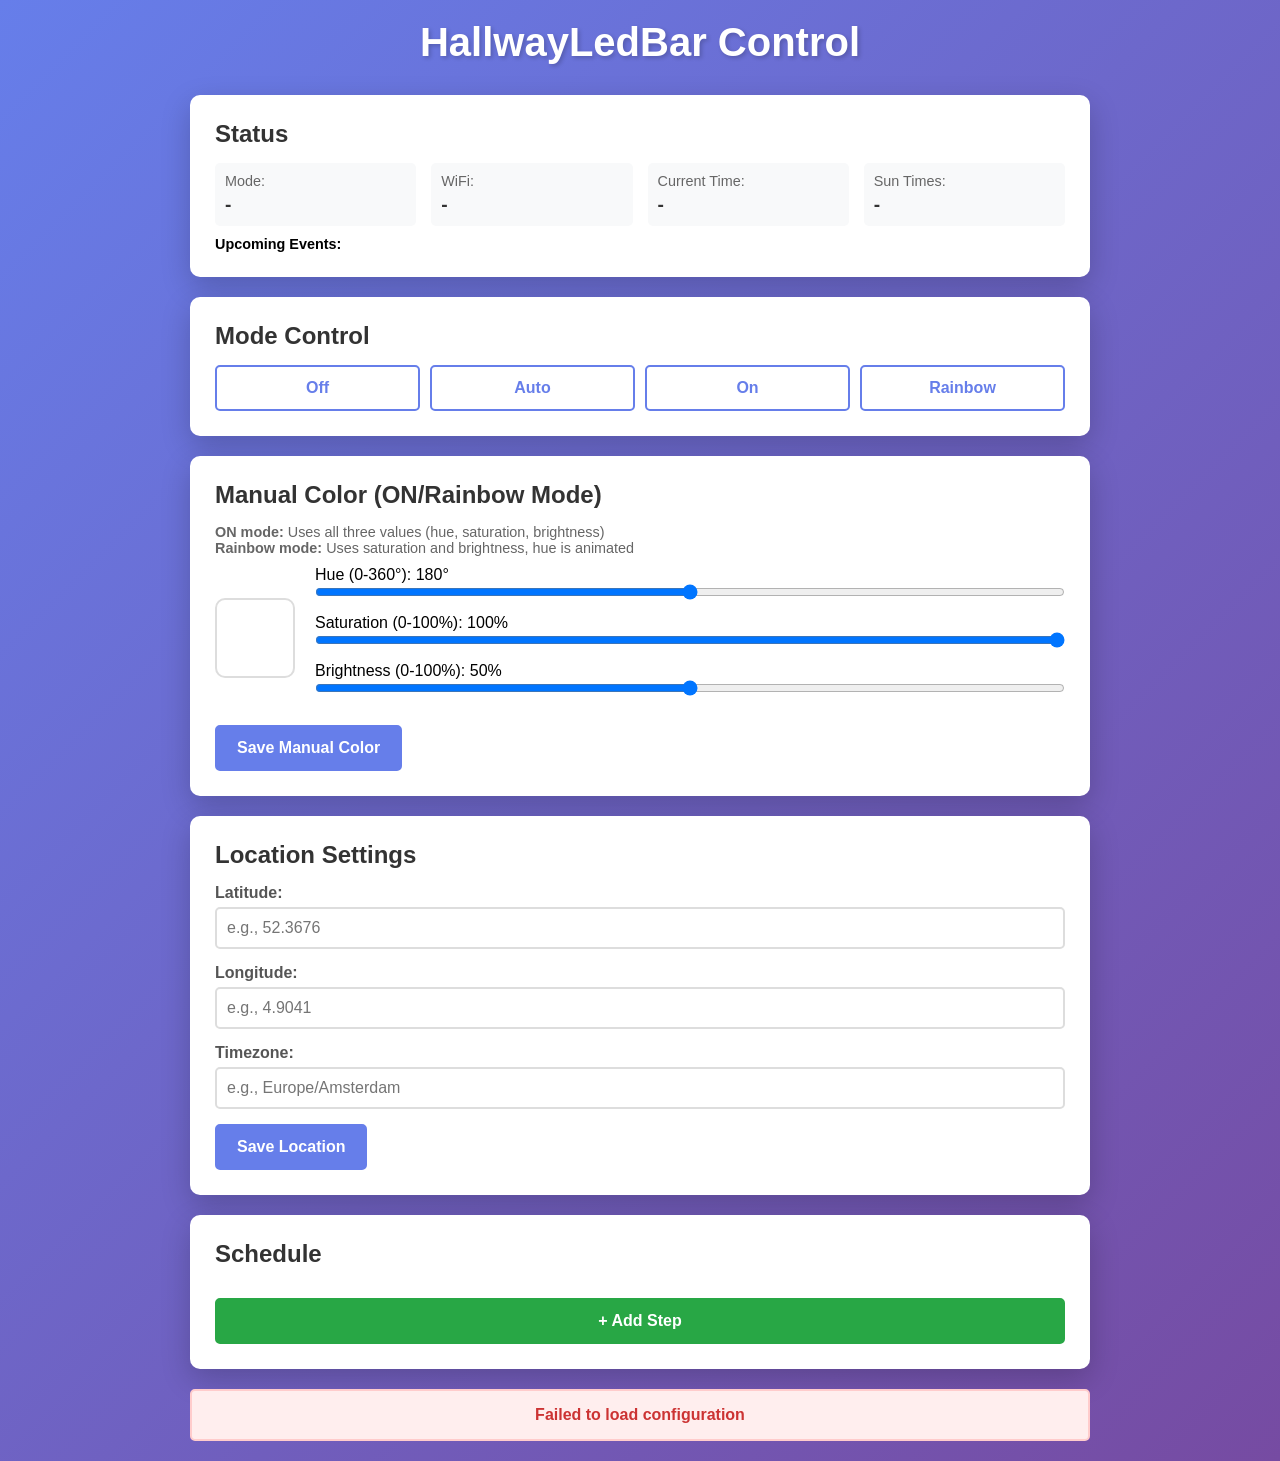
==== web/index.html @ fe7afed3 "Store current state" ====
<!DOCTYPE html>
<html lang="en">
<head>
    <meta charset="UTF-8">
    <meta name="viewport" content="width=device-width, initial-scale=1.0">
    <title>HallwayLedBar Control</title>
    <link rel="stylesheet" href="style.css">
    <script src="script.js"></script>
</head>
<body>
    <div class="container">
        <h1>HallwayLedBar Control</h1>

        <!-- Status Section -->
        <div class="card">
            <h2>Status</h2>
            <div class="status-grid">
                <div class="status-item">
                    <span class="label">Mode:</span>
                    <span id="currentMode" class="value">-</span>
                </div>
                <div class="status-item">
                    <span class="label">WiFi:</span>
                    <span id="wifiStatus" class="value">-</span>
                </div>
                <div class="status-item">
                    <span class="label">Current Time:</span>
                    <span id="currentTime" class="value">-</span>
                </div>
                <div class="status-item">
                    <span class="label">Sun Times:</span>
                    <span id="sunTimes" class="value">-</span>
                </div>
            </div>
            <div class="upcoming-events">
                <strong>Upcoming Events:</strong>
                <div id="upcomingEvents"></div>
            </div>
        </div>

        <!-- Mode Control -->
        <div class="card">
            <h2>Mode Control</h2>
            <div class="button-group mode-control">
                <button onclick="setMode('off')" class="btn mode-off">Off</button>
                <button onclick="setMode('auto')" class="btn mode-auto">Auto</button>
                <button onclick="setMode('on')" class="btn mode-on">On</button>
                <button onclick="setMode('rainbow')" class="btn mode-rainbow">Rainbow</button>
            </div>
        </div>

        <!-- Manual Color Control (for ON and Rainbow modes) -->
        <div class="card">
            <h2>Manual Color (ON/Rainbow Mode)</h2>
            <p style="font-size: 0.9em; color: #666; margin-bottom: 10px;">
                <strong>ON mode:</strong> Uses all three values (hue, saturation, brightness)<br>
                <strong>Rainbow mode:</strong> Uses saturation and brightness, hue is animated
            </p>
            <div style="display: flex; gap: 20px; align-items: center; margin-bottom: 15px;">
                <div id="manualColorPreview" style="width: 80px; height: 80px; border-radius: 10px; border: 2px solid #ddd;"></div>
                <div style="flex: 1;">
                    <div style="margin-bottom: 10px;">
                        <label>Hue (0-360°): <span id="manualHueValue">180</span>°</label>
                        <input type="range" id="manualHue" class="hsv-slider" min="0" max="360" value="180" oninput="updateManualColor()">
                    </div>
                    <div style="margin-bottom: 10px;">
                        <label>Saturation (0-100%): <span id="manualSatValue">100</span>%</label>
                        <input type="range" id="manualSat" class="hsv-slider" min="0" max="100" value="100" oninput="updateManualColor()">
                    </div>
                    <div style="margin-bottom: 10px;">
                        <label>Brightness (0-100%): <span id="manualBrightValue">50</span>%</label>
                        <input type="range" id="manualBright" class="hsv-slider" min="0" max="100" value="50" oninput="updateManualColor()">
                    </div>
                </div>
            </div>
            <button onclick="saveManualColor()" class="btn btn-primary">Save Manual Color</button>
        </div>

        <!-- Location Settings -->
        <div class="card">
            <h2>Location Settings</h2>
            <div class="form-group">
                <label>Latitude:</label>
                <input type="number" id="latitude" step="0.0001" placeholder="e.g., 52.3676">
            </div>
            <div class="form-group">
                <label>Longitude:</label>
                <input type="number" id="longitude" step="0.0001" placeholder="e.g., 4.9041">
            </div>
            <div class="form-group">
                <label>Timezone:</label>
                <input type="text" id="timezone" placeholder="e.g., Europe/Amsterdam">
            </div>
            <button onclick="saveLocation()" class="btn btn-primary">Save Location</button>
        </div>

        <!-- Schedule Editor -->
        <div class="card">
            <h2>Schedule</h2>
            <div id="scheduleList"></div>
            <button onclick="addScheduleStep()" class="btn btn-success">+ Add Step</button>
        </div>

        <div id="message" class="message"></div>

        <!-- Color Picker Popup -->
        <div id="colorPickerOverlay" style="display:none; position:fixed; top:0; left:0; width:100%; height:100%; background:rgba(0,0,0,0.5); z-index:999;" onclick="closeColorPicker()"></div>
        <div id="colorPickerPopup" class="color-picker-popup">
            <h3>Select Color</h3>
            <div class="hsv-picker">
                <div>
                    <label>Hue (0-360°)</label>
                    <input type="range" id="hueSlider" class="hsv-slider" min="0" max="360" oninput="updateColorPreview()">
                    <span id="hueValue">180</span>°
                </div>
                <div>
                    <label>Saturation (0-100%)</label>
                    <input type="range" id="satSlider" class="hsv-slider" min="0" max="100" oninput="updateColorPreview()">
                    <span id="satValue">100</span>%
                </div>
                <div>
                    <label>Brightness (0-100%)</label>
                    <input type="range" id="brightSlider" class="hsv-slider" min="0" max="100" oninput="updateColorPreview()">
                    <span id="brightValue">50</span>%
                </div>
                <div style="text-align:center;">
                    <div id="pickerPreview" style="width:100px; height:100px; margin:10px auto; border-radius:10px; border:2px solid #ddd;"></div>
                </div>
                <button onclick="applyColor()" class="btn btn-primary">Apply</button>
            </div>
        </div>
    </div>
</body>
</html>
---- web/style.css ----
/* Global Styles */
* {
    margin: 0;
    padding: 0;
    box-sizing: border-box;
}

body {
    font-family: -apple-system, BlinkMacSystemFont, 'Segoe UI', Roboto, Oxygen, Ubuntu, Cantarell, sans-serif;
    background: linear-gradient(135deg, #667eea 0%, #764ba2 100%);
    min-height: 100vh;
    padding: 20px;
}

.container {
    max-width: 900px;
    margin: 0 auto;
}

h1 {
    color: white;
    text-align: center;
    margin-bottom: 30px;
    font-size: 2.5em;
    text-shadow: 2px 2px 4px rgba(0,0,0,0.2);
}

h2 {
    color: #333;
    margin-bottom: 15px;
    font-size: 1.5em;
}

/* Card */
.card {
    background: white;
    border-radius: 10px;
    padding: 25px;
    margin-bottom: 20px;
    box-shadow: 0 10px 30px rgba(0,0,0,0.2);
}

/* Status Grid */
.status-grid {
    display: grid;
    grid-template-columns: repeat(auto-fit, minmax(200px, 1fr));
    gap: 15px;
}

.status-item {
    display: flex;
    flex-direction: column;
    padding: 10px;
    background: #f8f9fa;
    border-radius: 5px;
}

.status-item .label {
    font-size: 0.9em;
    color: #666;
    margin-bottom: 5px;
}

.status-item .value {
    font-size: 1.2em;
    font-weight: bold;
    color: #333;
}

/* Buttons */
.button-group {
    display: flex;
    gap: 10px;
}

.btn {
    flex: 1;
    padding: 12px 20px;
    border: 2px solid #667eea;
    background: white;
    color: #667eea;
    border-radius: 5px;
    font-size: 16px;
    font-weight: bold;
    cursor: pointer;
    transition: all 0.3s;
}

.btn:hover {
    background: #667eea;
    color: white;
    transform: translateY(-2px);
    box-shadow: 0 5px 15px rgba(102, 126, 234, 0.3);
}

.btn-active {
	border-width: 8px;
	padding: 6px;
}

.btn-primary {
    background: #667eea;
    color: white;
}

.btn-primary:hover {
    background: #5568d3;
}

.btn-success {
    background: #28a745;
    color: white;
    border-color: #28a745;
    width: 100%;
    margin-top: 15px;
}

.btn-success:hover {
    background: #218838;
    border-color: #218838;
}

.btn-delete {
    background: #dc3545;
    color: white;
    border: none;
    width: 30px;
    height: 30px;
    border-radius: 50%;
    font-size: 20px;
    cursor: pointer;
    transition: all 0.3s;
}

.btn-delete:hover {
    background: #c82333;
    transform: scale(1.1);
}

/* Form */
.form-group {
    margin-bottom: 15px;
}

.form-group label {
    display: block;
    margin-bottom: 5px;
    color: #555;
    font-weight: bold;
}

.form-group input,
.form-group select {
    width: 100%;
    padding: 10px;
    border: 2px solid #ddd;
    border-radius: 5px;
    font-size: 16px;
}

.form-group input:focus {
    outline: none;
    border-color: #667eea;
}

/* Schedule List */
.schedule-list {
    margin-bottom: 15px;
}

.schedule-step {
    display: flex;
    align-items: center;
    background: #f8f9fa;
    padding: 15px;
    margin-bottom: 10px;
    border-radius: 8px;
    cursor: move;
    transition: all 0.3s;
    border: 2px solid transparent;
}

.schedule-step:hover {
    background: #e9ecef;
    border-color: #667eea;
}

.drag-handle {
    font-size: 24px;
    color: #999;
    margin-right: 15px;
    cursor: grab;
}

.drag-handle:active {
    cursor: grabbing;
}

.step-content {
    flex: 1;
    display: flex;
    gap: 10px;
    align-items: center;
    flex-wrap: wrap;
}

.step-content select,
.step-content input {
    padding: 8px;
    border: 1px solid #ddd;
    border-radius: 4px;
    font-size: 14px;
}

.step-preview {
    width: 40px;
    height: 40px;
    border-radius: 5px;
    border: 2px solid #ddd;
    margin-left: 10px;
}

/* Message */
.message {
    padding: 15px;
    border-radius: 5px;
    margin-top: 20px;
    font-weight: bold;
    text-align: center;
    display: none;
}

.message.error {
    background: #fee;
    color: #c33;
    border: 2px solid #fcc;
}

.message.success {
    background: #efe;
    color: #3c3;
    border: 2px solid #cfc;
}

.message.info {
    background: #eef;
    color: #33c;
    border: 2px solid #ccf;
}

/* Responsive */
@media (max-width: 600px) {
    h1 {
        font-size: 1.8em;
    }

    .button-group {
        flex-direction: column;
    }

    .step-content {
        flex-direction: column;
        align-items: stretch;
    }

    .step-content input,
    .step-content select {
        width: 100% !important;
    }

    .schedule-step {
        flex-direction: column;
        align-items: flex-start;
    }

    .step-preview {
        margin-left: 0;
        margin-top: 10px;
        width: 100%;
        height: 30px;
    }
}

.time-selector { display: flex; gap: 10px; align-items: center; margin-bottom: 10px; }
.time-selector input[type="radio"] { margin-right: 5px; }
.time-selector label { margin-right: 15px; }
.color-preview {
	width: 60px; height: 60px; border-radius: 8px; border: 2px solid #ddd;
	cursor: pointer; position: relative;
}
.color-picker-popup {
	display: none; position: fixed; z-index: 1000; background: white;
	padding: 20px; border-radius: 10px; box-shadow: 0 10px 30px rgba(0,0,0,0.3);
	top: 50%; left: 50%; transform: translate(-50%, -50%);
}
.color-picker-popup.active { display: block; }
.hsv-picker { display: flex; flex-direction: column; gap: 15px; }
.hsv-slider { width: 100%; }
.upcoming-events { font-size: 0.9em; margin-top: 10px; }
.upcoming-event {
	padding: 5px; margin: 3px 0; background: #f0f0f0; border-radius: 3px;
	display: flex; justify-content: space-between;
}
.schedule-step-new {
	background: #f8f9fa; padding: 15px; margin-bottom: 10px; border-radius: 8px;
	border: 2px solid #ddd;
}
.calculated-time { font-size: 0.85em; color: #666; margin-top: 5px; }
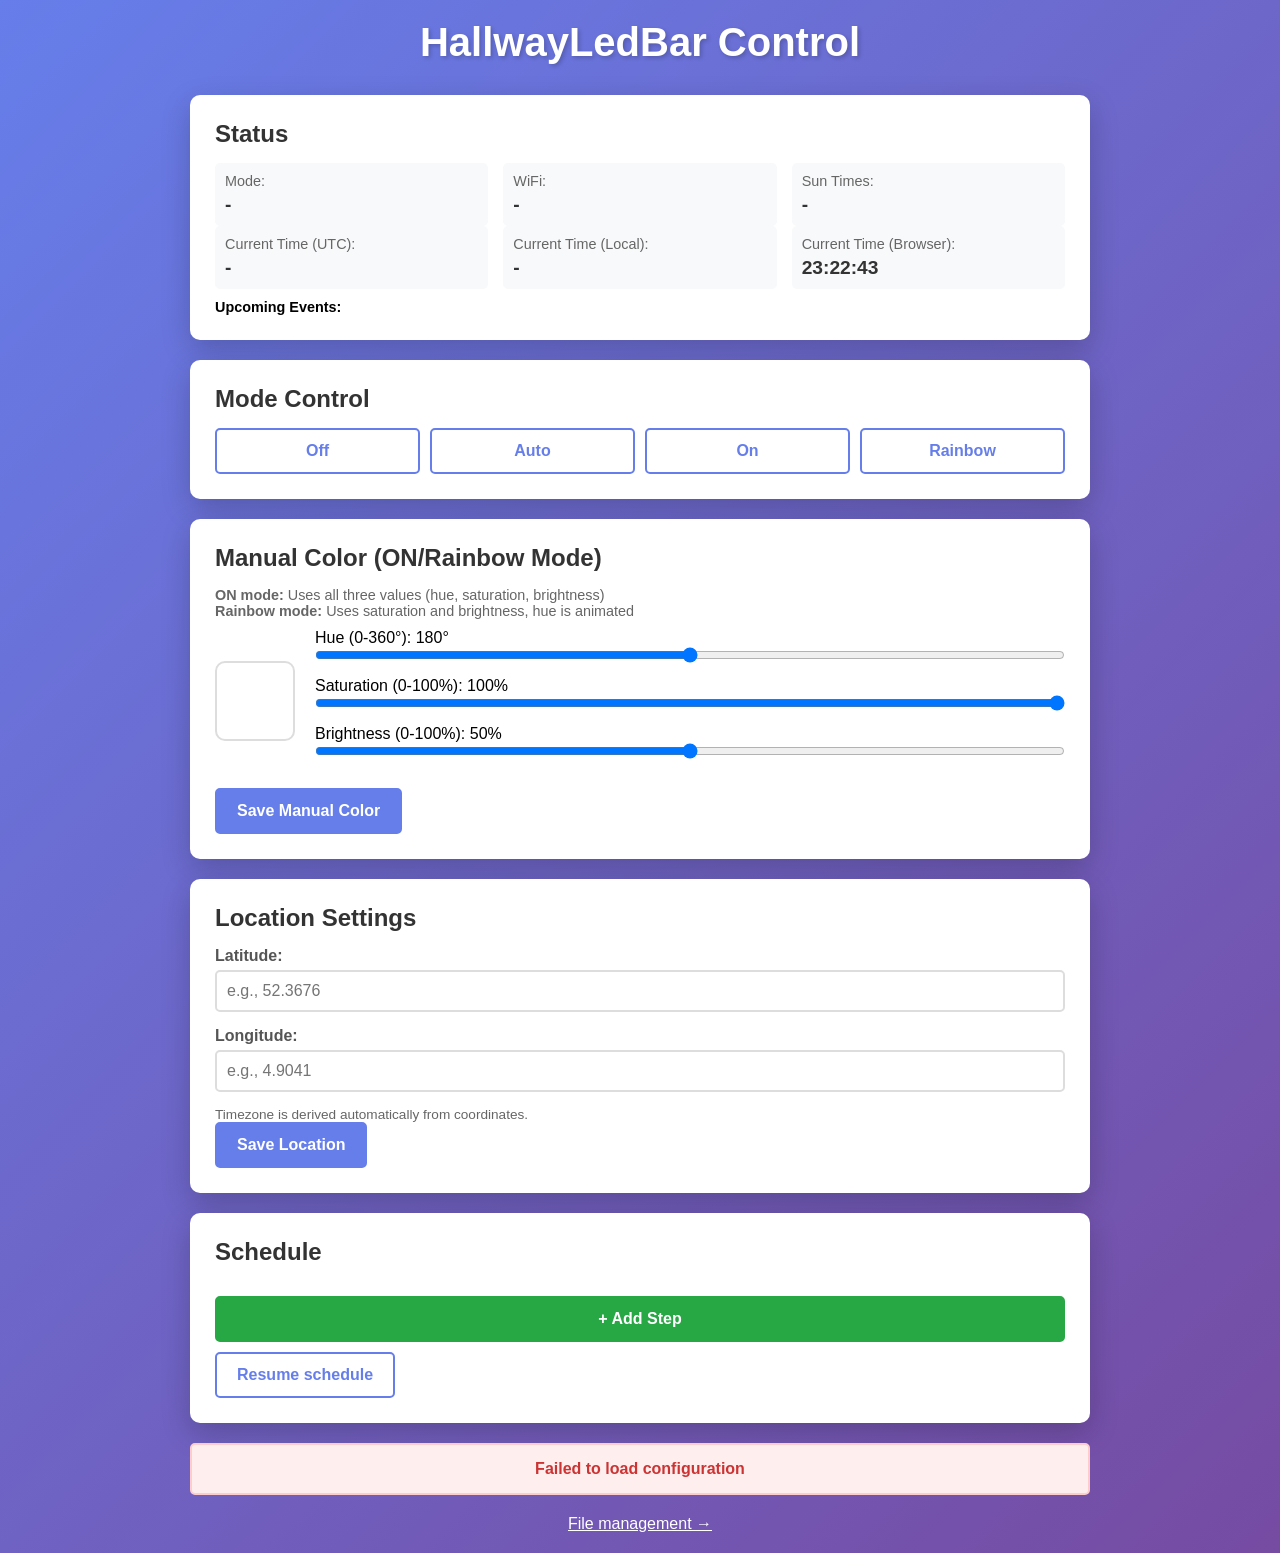
==== commit 16d835f5: "- Fixed the schedule-save hang via dirty-flag UX (paused polling, single combined POST, save/discard" ====
--- a/web/index.html
+++ b/web/index.html
@@ -24,12 +24,22 @@
                     <span id="wifiStatus" class="value">-</span>
                 </div>
                 <div class="status-item">
-                    <span class="label">Current Time:</span>
-                    <span id="currentTime" class="value">-</span>
+                    <span class="label">Sun Times:</span>
+                    <span id="sunTimes" class="value">-</span>
+                </div>
+            </div>
+            <div class="status-grid">
+                <div class="status-item">
+                    <span class="label">Current Time (UTC):</span>
+                    <span id="currentTimeUtc" class="value">-</span>
                 </div>
                 <div class="status-item">
-                    <span class="label">Sun Times:</span>
-                    <span id="sunTimes" class="value">-</span>
+                    <span class="label">Current Time (Local):</span>
+                    <span id="currentTimeLocal" class="value">-</span>
+                </div>
+                <div class="status-item">
+                    <span class="label">Current Time (Browser):</span>
+                    <span id="currentTimeBrowser" class="value">-</span>
                 </div>
             </div>
             <div class="upcoming-events">
@@ -81,16 +91,13 @@
             <h2>Location Settings</h2>
             <div class="form-group">
                 <label>Latitude:</label>
-                <input type="number" id="latitude" step="0.0001" placeholder="e.g., 52.3676">
+                <input type="number" id="latitude" step="0.0001" placeholder="e.g., 52.3676" oninput="locationChanged()">
             </div>
             <div class="form-group">
                 <label>Longitude:</label>
-                <input type="number" id="longitude" step="0.0001" placeholder="e.g., 4.9041">
+                <input type="number" id="longitude" step="0.0001" placeholder="e.g., 4.9041" oninput="locationChanged()">
             </div>
-            <div class="form-group">
-                <label>Timezone:</label>
-                <input type="text" id="timezone" placeholder="e.g., Europe/Amsterdam">
-            </div>
+            <p style="font-size: 0.85em; color: #666;">Timezone is derived automatically from coordinates.</p>
             <button onclick="saveLocation()" class="btn btn-primary">Save Location</button>
         </div>
 
@@ -99,9 +106,23 @@
             <h2>Schedule</h2>
             <div id="scheduleList"></div>
             <button onclick="addScheduleStep()" class="btn btn-success">+ Add Step</button>
+            <div id="saveBar" style="display:none; margin-top:15px; padding:10px; background:#fff3cd; border:1px solid #ffc107; border-radius:6px;">
+                <strong>Unsaved changes</strong> — status updates paused.
+                <div style="margin-top:8px; display:flex; gap:8px; flex-wrap:wrap;">
+                    <button onclick="saveSettings()" class="btn btn-primary">Save settings</button>
+                    <button onclick="discardChanges()" class="btn">Discard</button>
+                </div>
+            </div>
+            <div style="margin-top:10px;">
+                <button onclick="resumeSchedule()" class="btn">Resume schedule</button>
+            </div>
         </div>
 
         <div id="message" class="message"></div>
+
+        <div style="text-align:center; margin-top:20px;">
+            <a href="/files" style="color:white; text-decoration:underline;">File management →</a>
+        </div>
 
         <!-- Color Picker Popup -->
         <div id="colorPickerOverlay" style="display:none; position:fixed; top:0; left:0; width:100%; height:100%; background:rgba(0,0,0,0.5); z-index:999;" onclick="closeColorPicker()"></div>
--- a/web/style.css
+++ b/web/style.css
@@ -135,6 +135,19 @@
 .btn-delete:hover {
     background: #c82333;
     transform: scale(1.1);
+}
+
+.btn-danger {
+    background: #dc3545;
+    color: white;
+    border: 2px solid #dc3545;
+}
+
+.btn-danger:hover {
+    background: #c82333;
+    border-color: #c82333;
+    color: white;
+    box-shadow: 0 5px 15px rgba(220, 53, 69, 0.3);
 }
 
 /* Form */
@@ -297,6 +310,29 @@
 .hsv-picker { display: flex; flex-direction: column; gap: 15px; }
 .hsv-slider { width: 100%; }
 .upcoming-events { font-size: 0.9em; margin-top: 10px; }
+
+/* File management page */
+.files-table { width: 100%; border-collapse: collapse; font-size: 0.9em; }
+.files-table th, .files-table td {
+    text-align: left;
+    padding: 8px 6px;
+    border-bottom: 1px solid #eee;
+    vertical-align: middle;
+}
+.files-table th {
+    color: #666;
+    font-weight: 600;
+    font-size: 0.8em;
+    text-transform: uppercase;
+}
+.files-table .mono {
+    font-family: ui-monospace, SFMono-Regular, Menlo, monospace;
+    word-break: break-all;
+}
+.files-table td.sha { font-size: 0.75em; color: #666; }
+.btn-small { padding: 4px 10px; font-size: 0.85em; min-width: 0; }
+progress { height: 10px; border-radius: 5px; }
+
 .upcoming-event {
 	padding: 5px; margin: 3px 0; background: #f0f0f0; border-radius: 3px;
 	display: flex; justify-content: space-between;
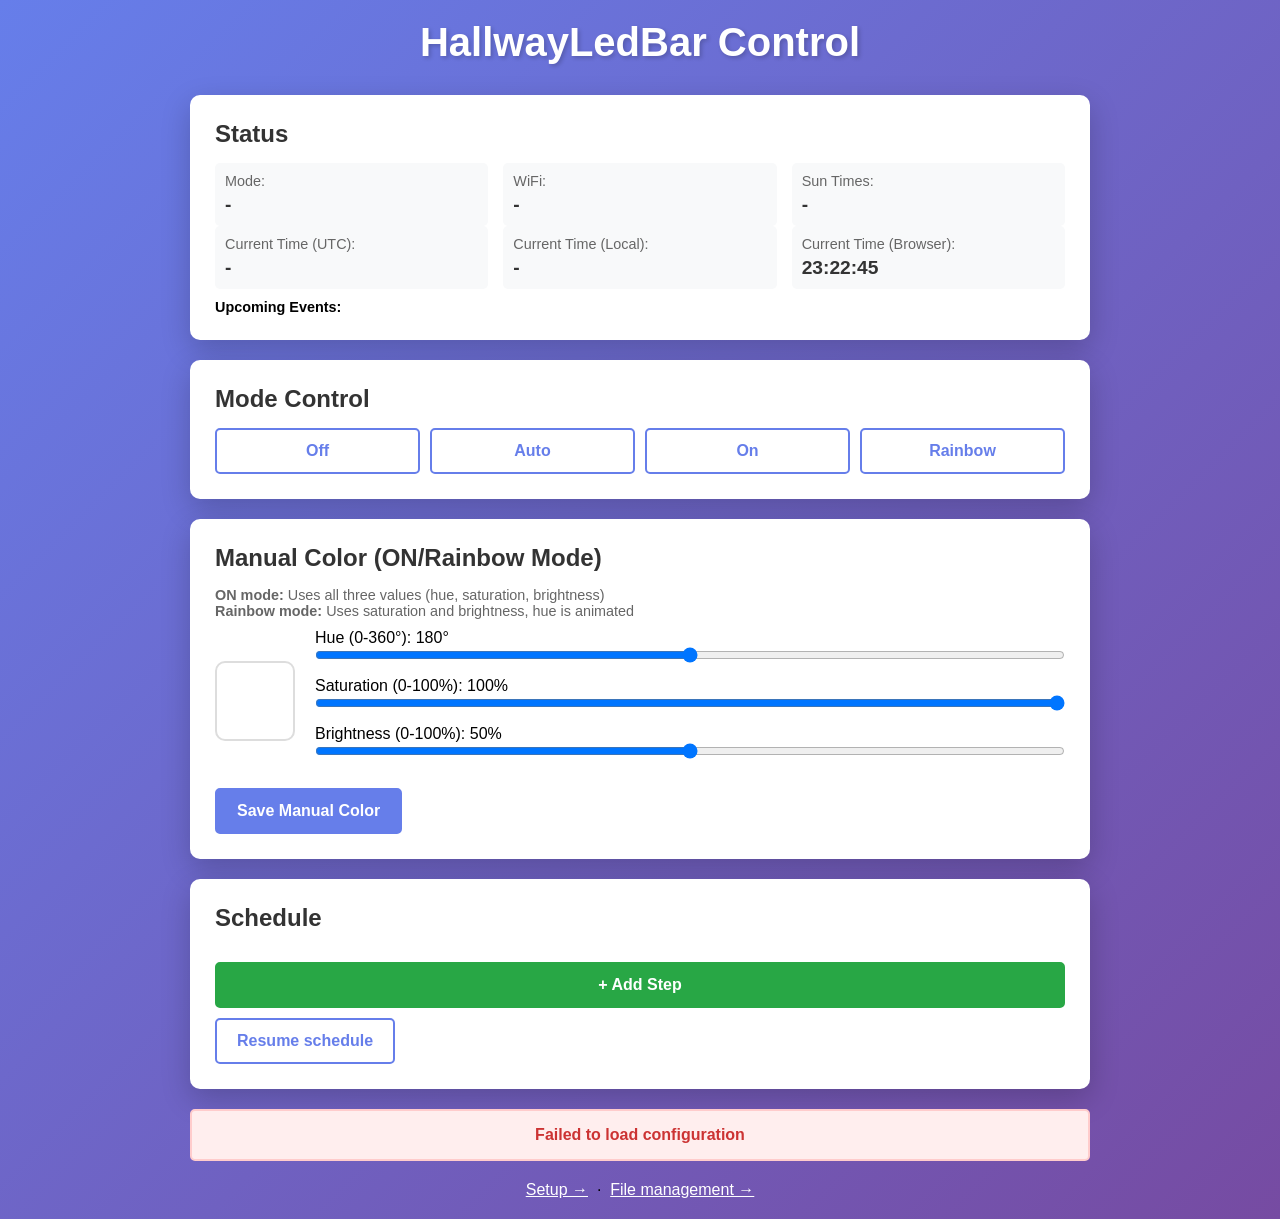
==== commit 95852853: "Split options from main panel, add temporary for on/off/rainbow, add reboot every night to unstuck t" ====
--- a/web/index.html
+++ b/web/index.html
@@ -57,6 +57,12 @@
                 <button onclick="setMode('on')" class="btn mode-on">On</button>
                 <button onclick="setMode('rainbow')" class="btn mode-rainbow">Rainbow</button>
             </div>
+            <div id="tempModeRow" style="display:none; margin-top:12px;">
+                <label style="display:flex; align-items:center; gap:8px; cursor:pointer;">
+                    <input type="checkbox" id="tempModeToggle" onchange="saveTempModeFlag()">
+                    <span>Resume schedule at next event</span>
+                </label>
+            </div>
         </div>
 
         <!-- Manual Color Control (for ON and Rainbow modes) -->
@@ -86,21 +92,6 @@
             <button onclick="saveManualColor()" class="btn btn-primary">Save Manual Color</button>
         </div>
 
-        <!-- Location Settings -->
-        <div class="card">
-            <h2>Location Settings</h2>
-            <div class="form-group">
-                <label>Latitude:</label>
-                <input type="number" id="latitude" step="0.0001" placeholder="e.g., 52.3676" oninput="locationChanged()">
-            </div>
-            <div class="form-group">
-                <label>Longitude:</label>
-                <input type="number" id="longitude" step="0.0001" placeholder="e.g., 4.9041" oninput="locationChanged()">
-            </div>
-            <p style="font-size: 0.85em; color: #666;">Timezone is derived automatically from coordinates.</p>
-            <button onclick="saveLocation()" class="btn btn-primary">Save Location</button>
-        </div>
-
         <!-- Schedule Editor -->
         <div class="card">
             <h2>Schedule</h2>
@@ -121,6 +112,8 @@
         <div id="message" class="message"></div>
 
         <div style="text-align:center; margin-top:20px;">
+            <a href="/options" style="color:white; text-decoration:underline;">Setup →</a>
+            &nbsp;·&nbsp;
             <a href="/files" style="color:white; text-decoration:underline;">File management →</a>
         </div>
 
--- a/web/style.css
+++ b/web/style.css
@@ -336,6 +336,20 @@
 .upcoming-event {
 	padding: 5px; margin: 3px 0; background: #f0f0f0; border-radius: 3px;
 	display: flex; justify-content: space-between;
+	border-left: 4px solid transparent;
+}
+.upcoming-event.current-step {
+	background: #e8f0ff;
+	border-left-color: #667eea;
+	font-weight: 600;
+}
+.event-left { display: inline-flex; align-items: center; gap: 8px; }
+.event-swatch {
+	display: inline-block;
+	width: 2em; height: 1em;
+	border-radius: 3px;
+	border: 1px solid rgba(0,0,0,0.15);
+	flex: 0 0 auto;
 }
 .schedule-step-new {
 	background: #f8f9fa; padding: 15px; margin-bottom: 10px; border-radius: 8px;
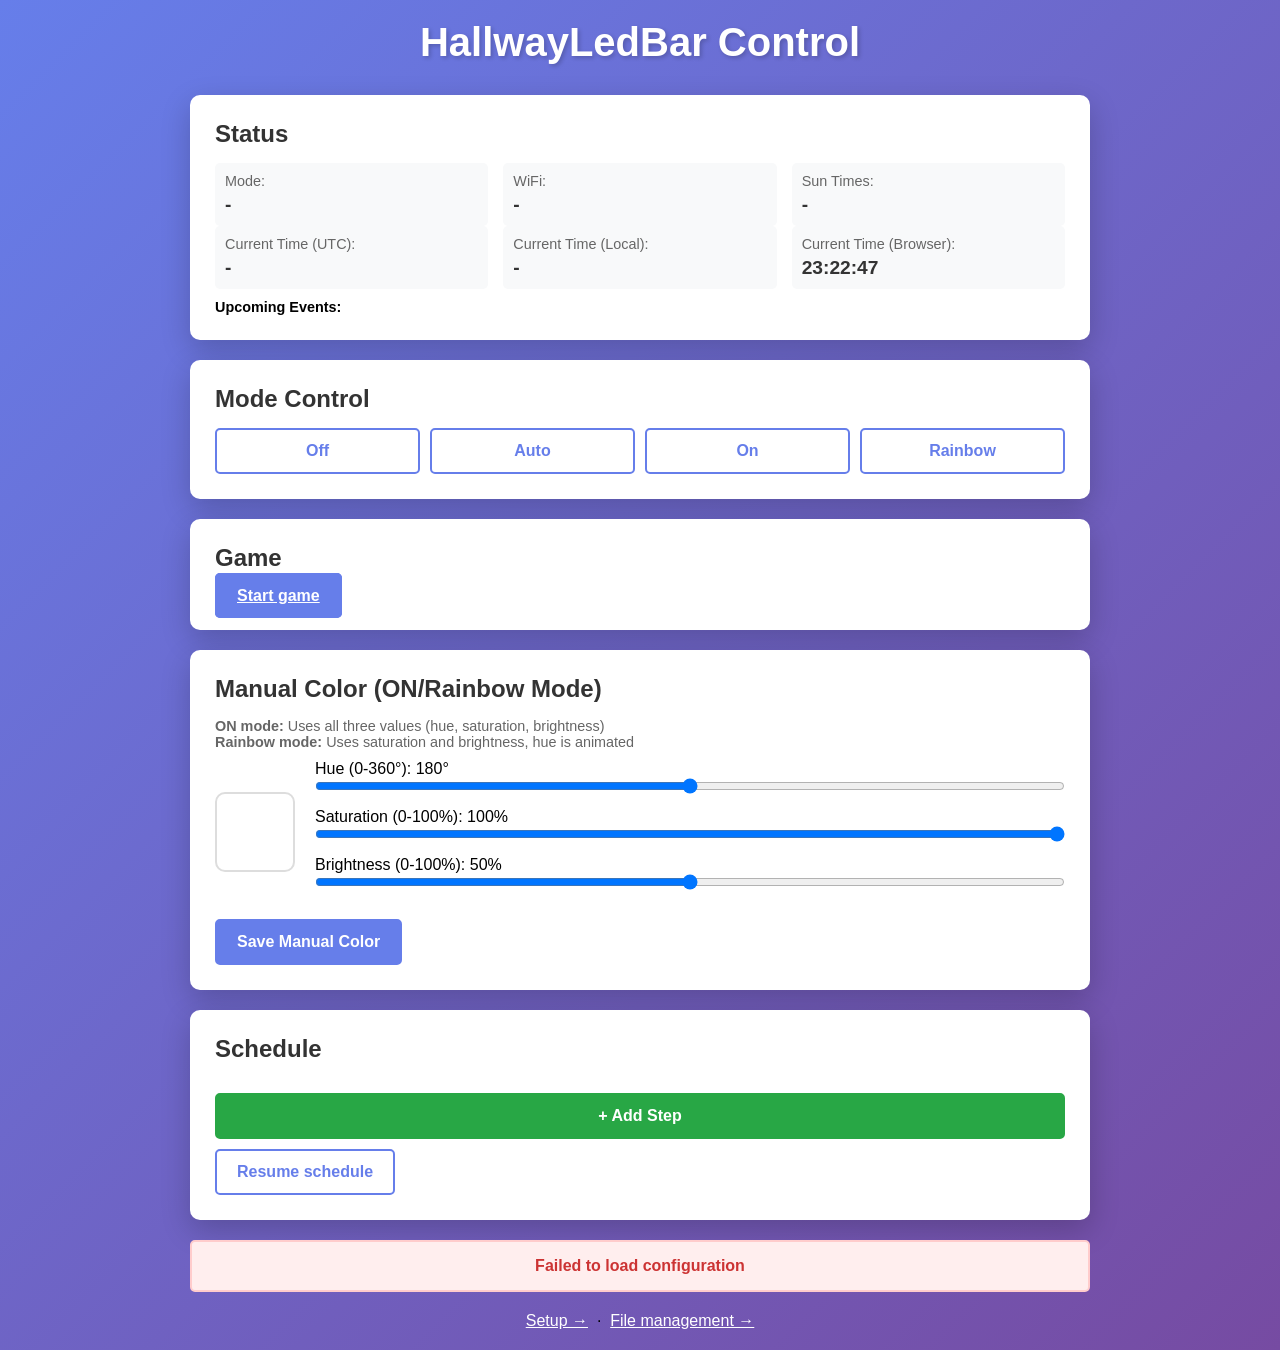
==== commit 8110983b: "Game implemented" ====
--- a/web/index.html
+++ b/web/index.html
@@ -63,6 +63,12 @@
                     <span>Resume schedule at next event</span>
                 </label>
             </div>
+        </div>
+
+        <!-- Game -->
+        <div class="card">
+            <h2>Game</h2>
+            <a href="/game" class="btn btn-primary">Start game</a>
         </div>
 
         <!-- Manual Color Control (for ON and Rainbow modes) -->
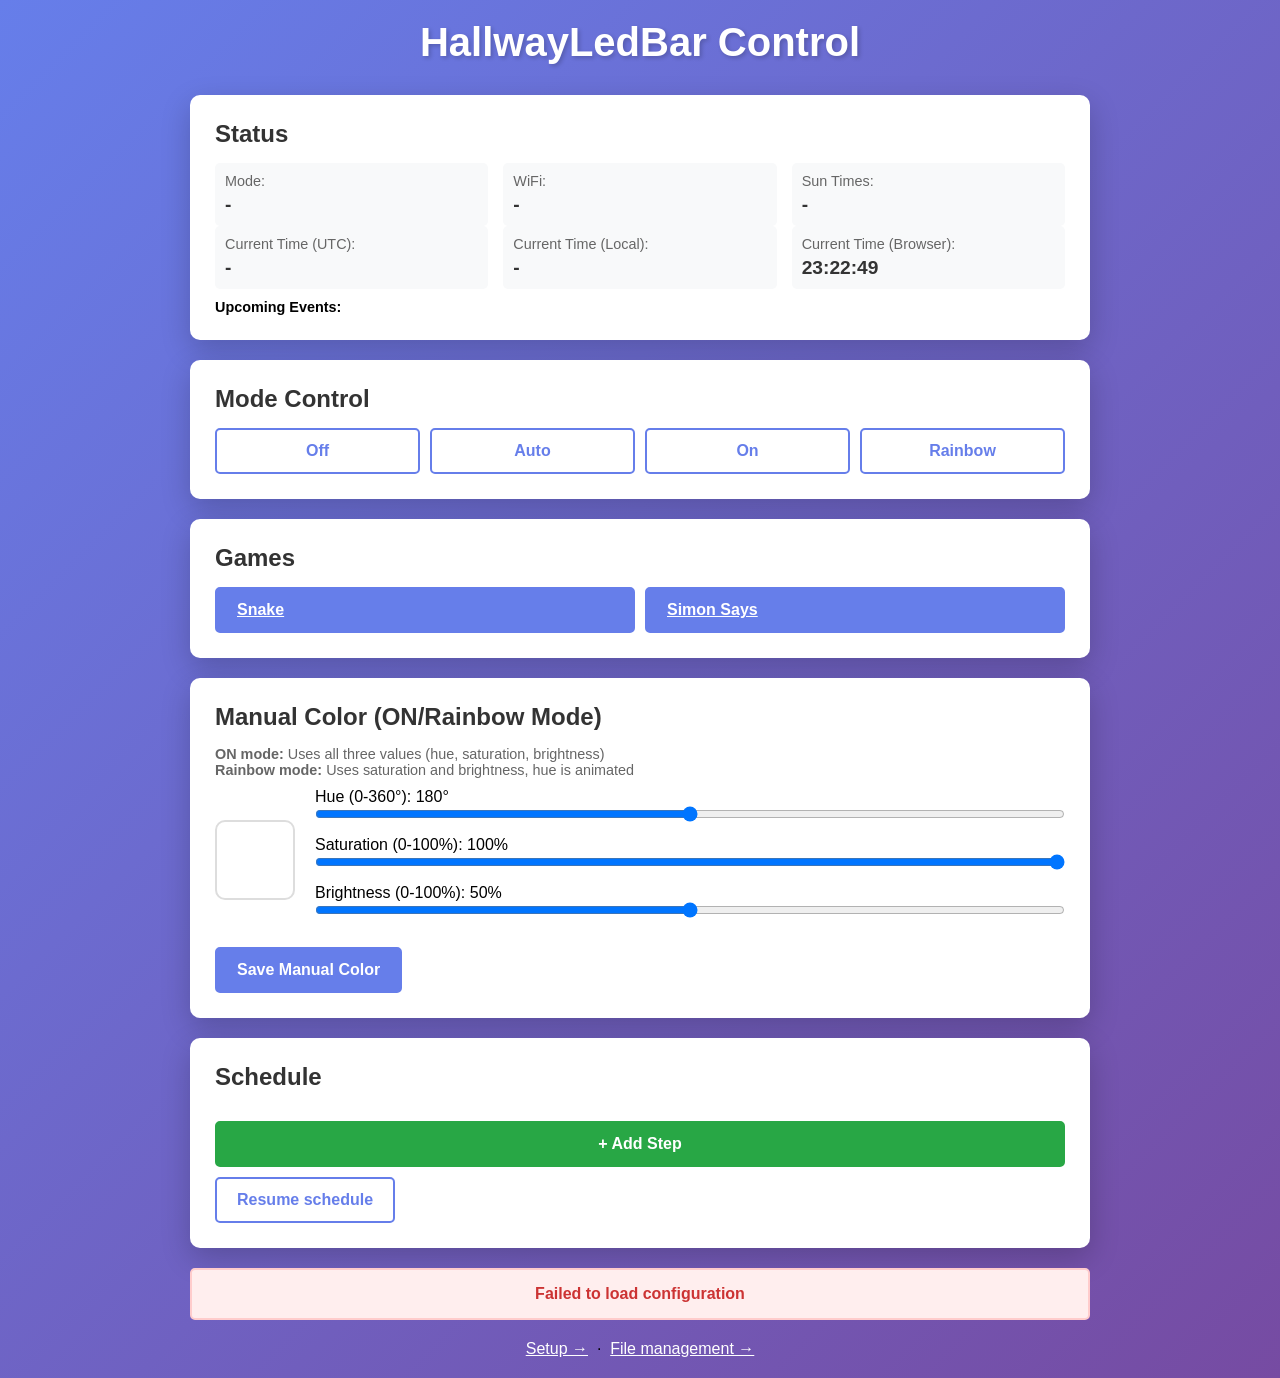
==== commit ee09c434: "Add more games, but no longer connects to wifi, need to revert and check" ====
--- a/web/index.html
+++ b/web/index.html
@@ -67,8 +67,11 @@
 
         <!-- Game -->
         <div class="card">
-            <h2>Game</h2>
-            <a href="/game" class="btn btn-primary">Start game</a>
+            <h2>Games</h2>
+            <div style="display:flex; gap:10px; flex-wrap:wrap;">
+                <a href="/game" class="btn btn-primary">Snake</a>
+                <a href="/game2" class="btn btn-primary">Simon Says</a>
+            </div>
         </div>
 
         <!-- Manual Color Control (for ON and Rainbow modes) -->
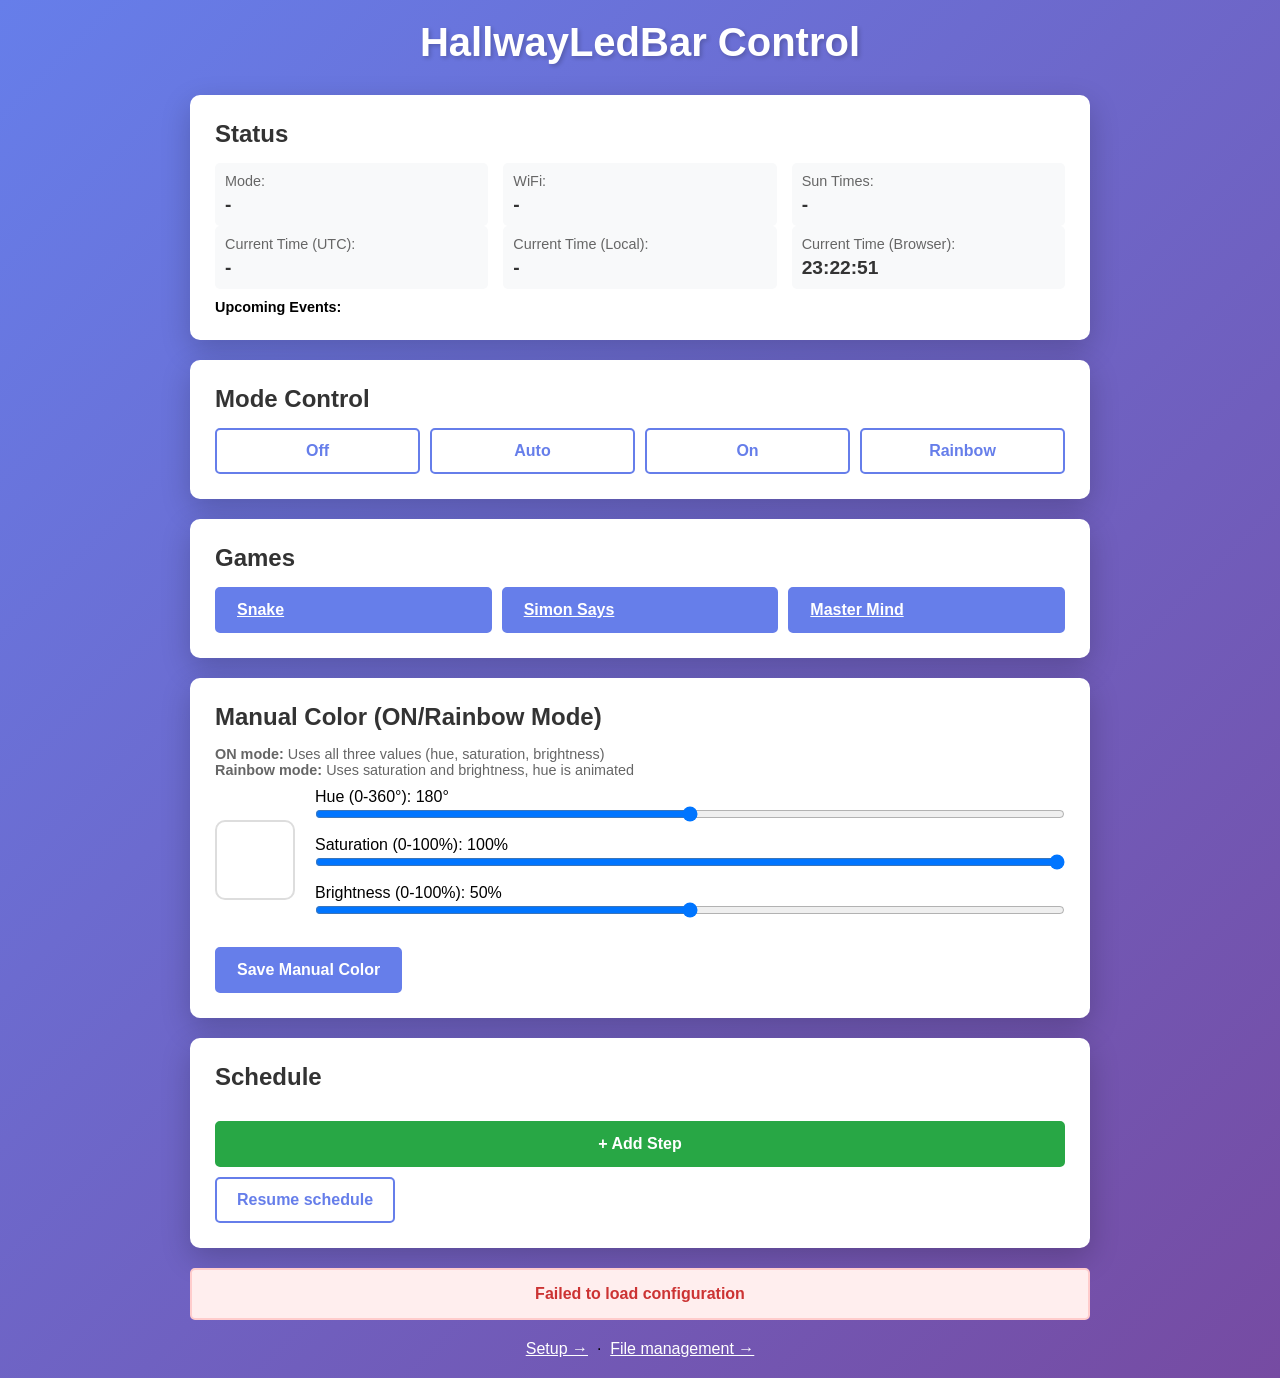
==== commit 66170696: "implement game 3 - mastermind" ====
--- a/web/index.html
+++ b/web/index.html
@@ -71,6 +71,7 @@
             <div style="display:flex; gap:10px; flex-wrap:wrap;">
                 <a href="/game" class="btn btn-primary">Snake</a>
                 <a href="/game2" class="btn btn-primary">Simon Says</a>
+                <a href="/game3" class="btn btn-primary">Master Mind</a>
             </div>
         </div>
 
